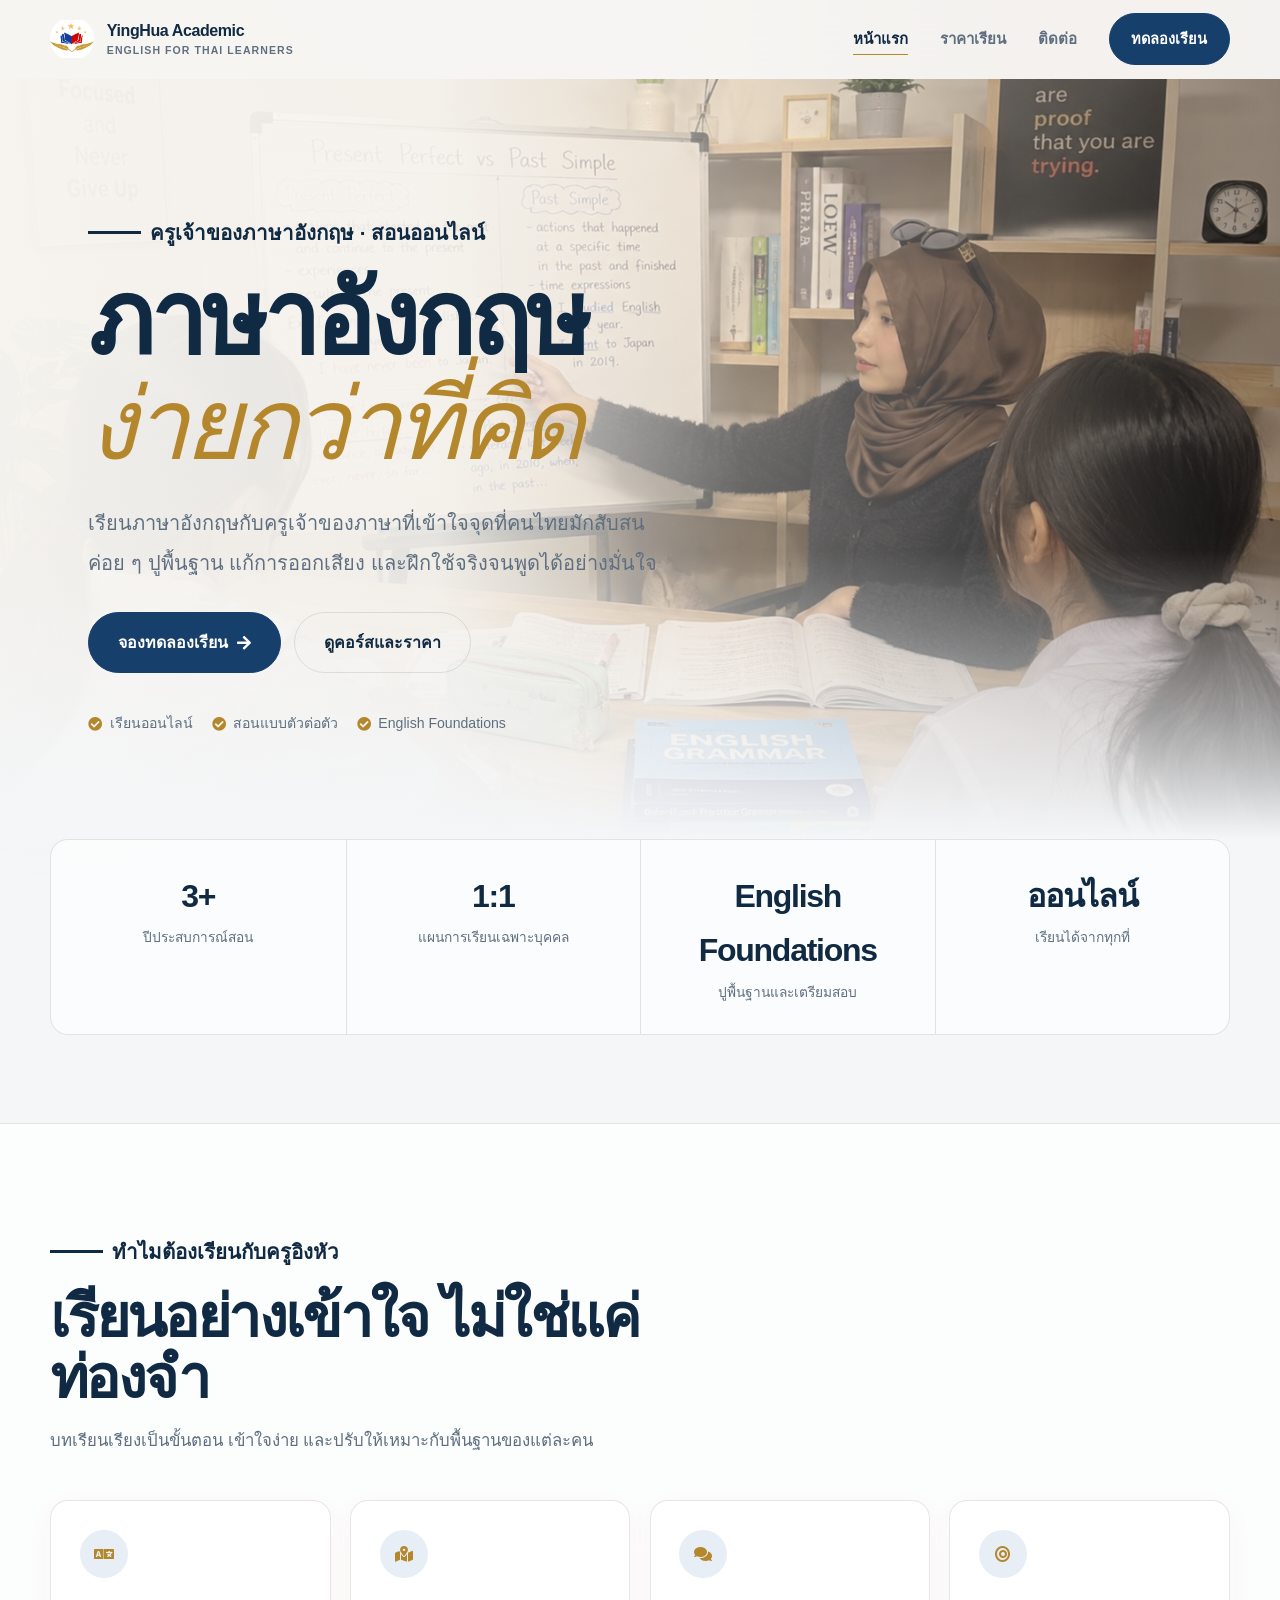
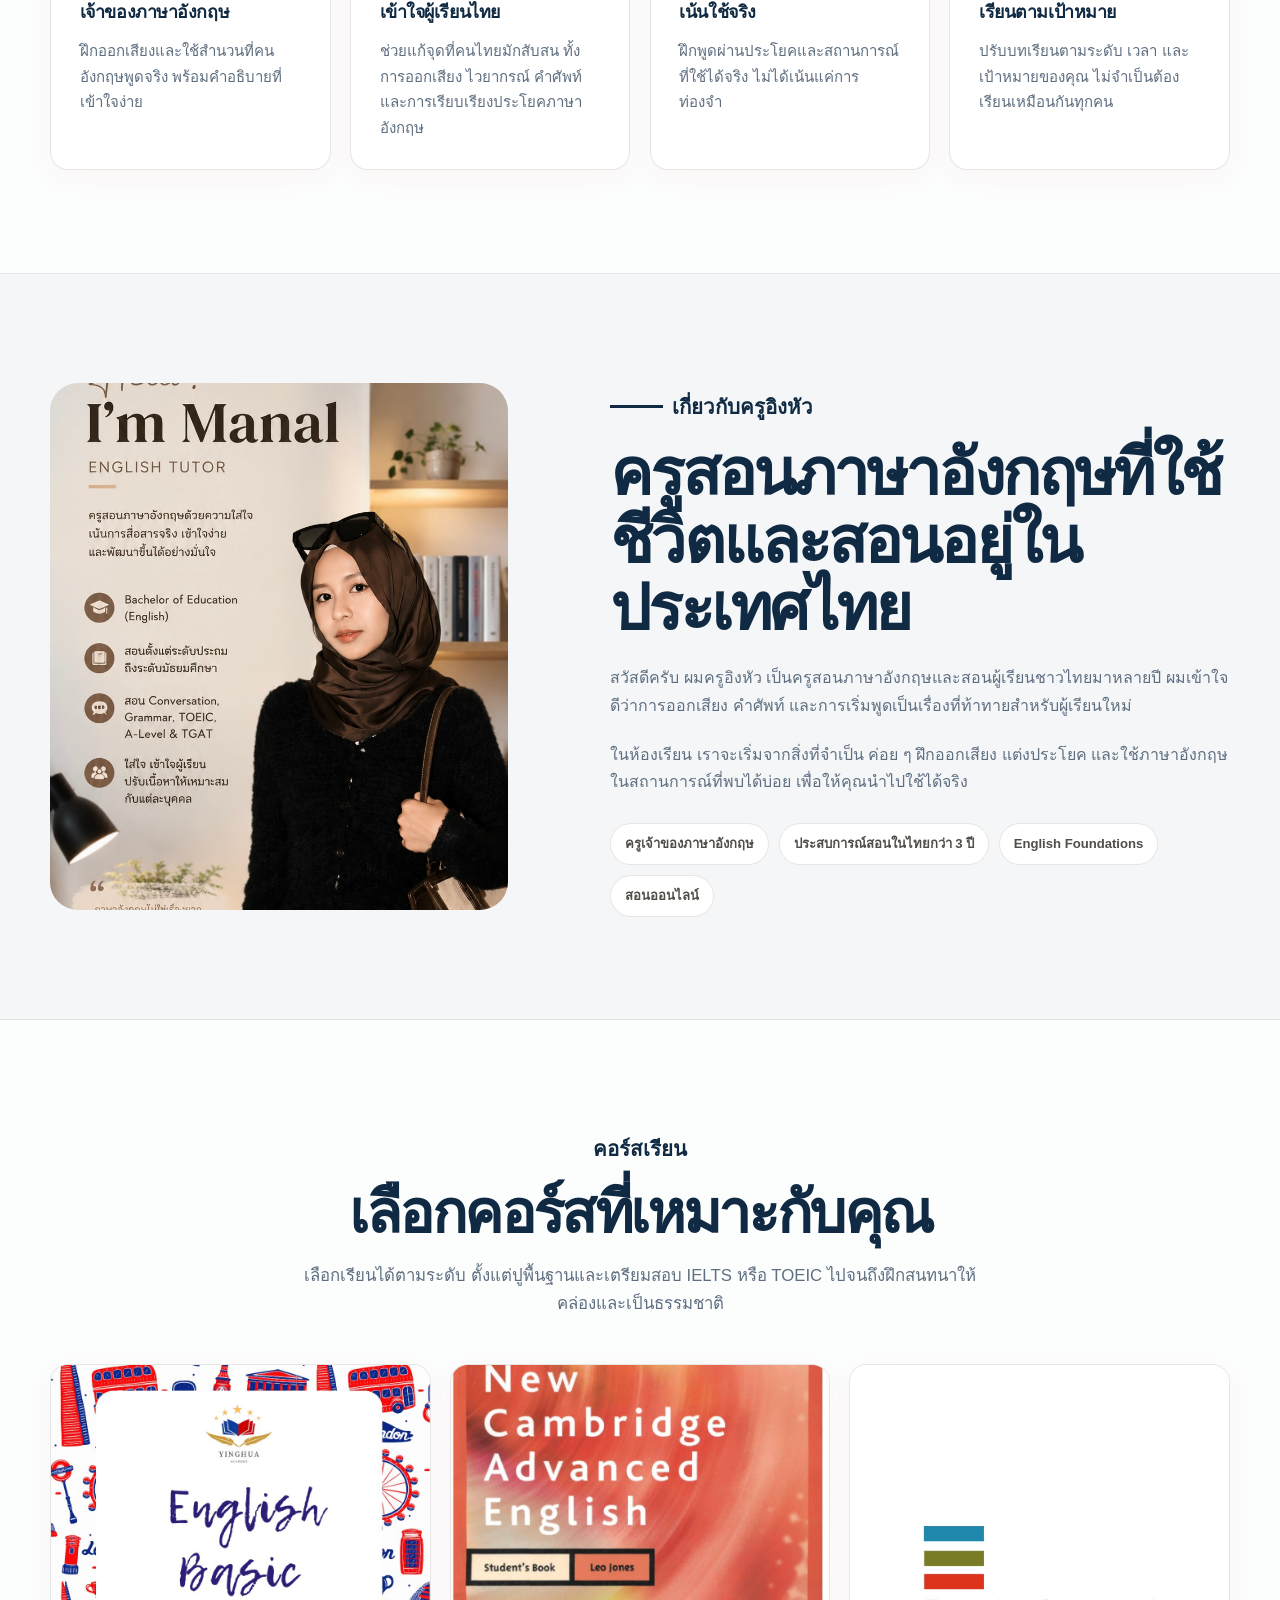
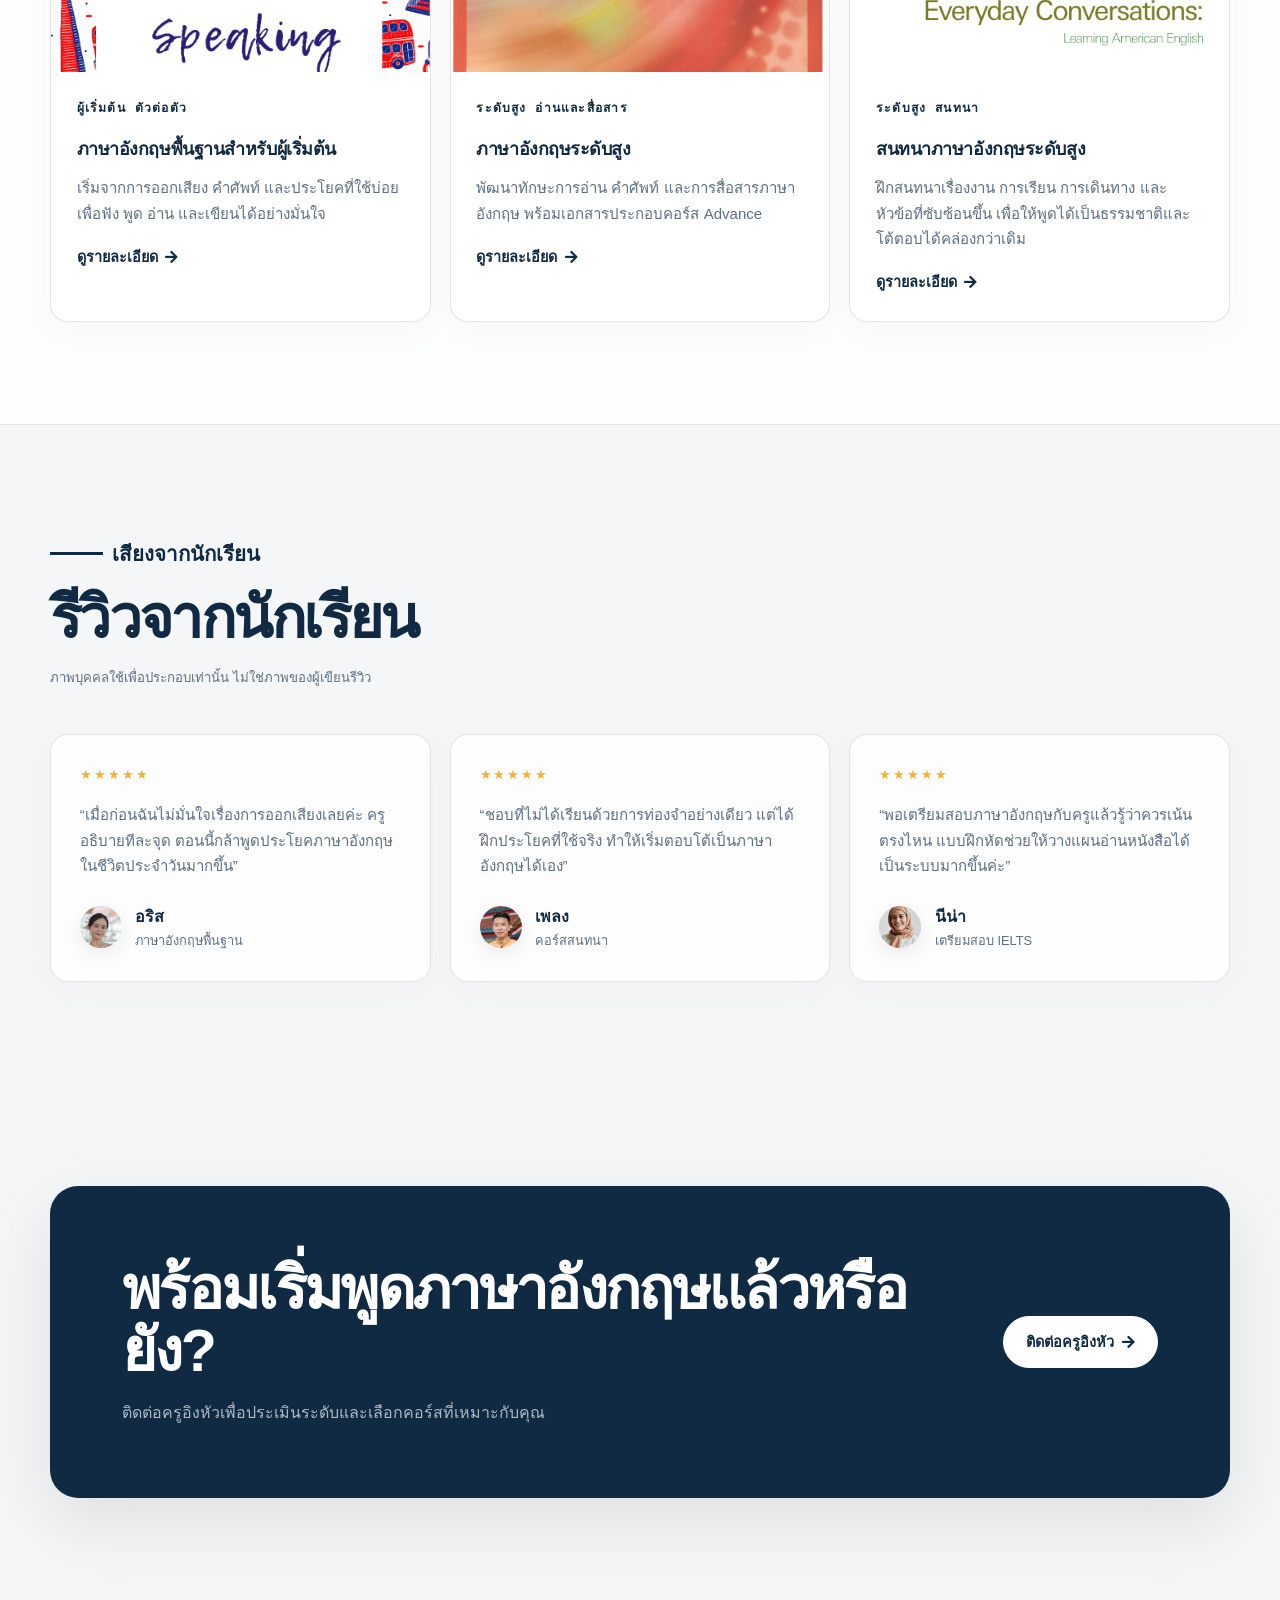
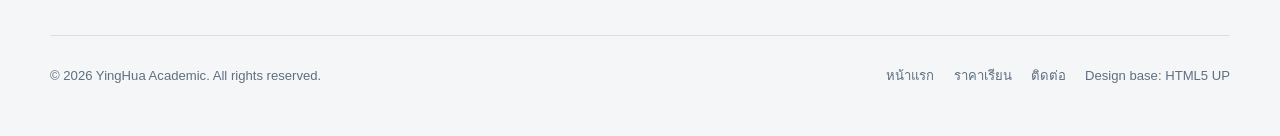
==== index.html @ ce19d109 "Add YingHua English website and course materials" ====
<!DOCTYPE HTML>
<!--
  Based on Editorial by HTML5 UP
  html5up.net | @ajlkn
  Free for personal and commercial use under the CCA 3.0 license (html5up.net/license)
-->
<html lang="th">
  <head>
    <title>YingHua Academic | เรียนภาษาอังกฤษกับเจ้าของภาษา</title>
    <meta charset="utf-8" />
    <meta name="viewport" content="width=device-width, initial-scale=1" />
    <meta name="description" content="เรียนภาษาอังกฤษออนไลน์กับครูอิงหัว เจ้าของภาษาอังกฤษที่เข้าใจผู้เรียนชาวไทย" />
    <link rel="stylesheet" href="assets/css/fontawesome-all.min.css" />
    <link rel="stylesheet" href="assets/css/custom.css" />
  </head>
  <body class="site-body">
    <header class="site-header">
      <div class="container navbar">
        <a class="brand" href="index.html" aria-label="YingHua Academic homepage">
          <img class="brand-logo" src="images/yinghua-academic-logo.png" alt="YingHua Academic logo" />
          <span>YingHua Academic<small>English for Thai learners</small></span>
        </a>

        <button class="nav-toggle" type="button" aria-label="เปิดเมนู" aria-expanded="false">
          <i class="fas fa-bars" aria-hidden="true"></i>
        </button>

        <ul class="nav-links">
          <li><a class="active" href="index.html">หน้าแรก</a></li>
          <li><a href="pricing.html">ราคาเรียน</a></li>
          <li><a href="contact.html">ติดต่อ</a></li>
          <li><a class="button" href="https://line.me/ti/p/~0652752501" target="_blank" rel="noopener">ทดลองเรียน</a></li>
        </ul>
      </div>
    </header>

    <main>
      <section class="hero">
        <div class="container hero-grid">
          <div class="hero-copy reveal">
            <p class="eyebrow">ครูเจ้าของภาษาอังกฤษ · สอนออนไลน์</p>
            <h1>ภาษาอังกฤษ<br /><em>ง่ายกว่าที่คิด</em></h1>
            <p class="lead">
              <span>เรียนภาษาอังกฤษกับครูเจ้าของภาษาที่เข้าใจจุดที่คนไทยมักสับสน</span>
              <span>ค่อย ๆ ปูพื้นฐาน แก้การออกเสียง และฝึกใช้จริงจนพูดได้อย่างมั่นใจ</span>
            </p>
            <div class="hero-actions">
              <a class="button" href="https://line.me/ti/p/~0652752501" target="_blank" rel="noopener">จองทดลองเรียน <i class="fas fa-arrow-right"></i></a>
              <a class="button secondary" href="pricing.html">ดูคอร์สและราคา</a>
            </div>
            <div class="hero-note">
              <span><i class="fas fa-check-circle"></i> เรียนออนไลน์</span>
              <span><i class="fas fa-check-circle"></i> สอนแบบตัวต่อตัว</span>
              <span><i class="fas fa-check-circle"></i> English Foundations</span>
            </div>
          </div>

        </div>
      </section>

      <section class="stats">
        <div class="container stats-grid reveal">
          <div class="stat"><strong>3+</strong><span>ปีประสบการณ์สอน</span></div>
          <div class="stat"><strong>1:1</strong><span>แผนการเรียนเฉพาะบุคคล</span></div>
          <div class="stat"><strong>English Foundations</strong><span>ปูพื้นฐานและเตรียมสอบ</span></div>
          <div class="stat"><strong>ออนไลน์</strong><span>เรียนได้จากทุกที่</span></div>
        </div>
      </section>

      <section class="site-section white">
        <div class="container">
          <div class="section-heading reveal">
            <p class="eyebrow">ทำไมต้องเรียนกับครูอิงหัว</p>
            <h2>เรียนอย่างเข้าใจ ไม่ใช่แค่ท่องจำ</h2>
            <p>บทเรียนเรียงเป็นขั้นตอน เข้าใจง่าย และปรับให้เหมาะกับพื้นฐานของแต่ละคน</p>
          </div>

          <div class="feature-grid">
            <article class="feature-card reveal">
              <span class="icon-badge"><i class="fas fa-language"></i></span>
              <h3>เจ้าของภาษาอังกฤษ</h3>
              <p>ฝึกออกเสียงและใช้สำนวนที่คนอังกฤษพูดจริง พร้อมคำอธิบายที่เข้าใจง่าย</p>
            </article>
            <article class="feature-card reveal">
              <span class="icon-badge"><i class="fas fa-map-marked-alt"></i></span>
              <h3>เข้าใจผู้เรียนไทย</h3>
              <p>ช่วยแก้จุดที่คนไทยมักสับสน ทั้งการออกเสียง ไวยากรณ์ คำศัพท์ และการเรียบเรียงประโยคภาษาอังกฤษ</p>
            </article>
            <article class="feature-card reveal">
              <span class="icon-badge"><i class="fas fa-comments"></i></span>
              <h3>เน้นใช้จริง</h3>
              <p>ฝึกพูดผ่านประโยคและสถานการณ์ที่ใช้ได้จริง ไม่ได้เน้นแค่การท่องจำ</p>
            </article>
            <article class="feature-card reveal">
              <span class="icon-badge"><i class="fas fa-bullseye"></i></span>
              <h3>เรียนตามเป้าหมาย</h3>
              <p>ปรับบทเรียนตามระดับ เวลา และเป้าหมายของคุณ ไม่จำเป็นต้องเรียนเหมือนกันทุกคน</p>
            </article>
          </div>
        </div>
      </section>

      <section class="site-section">
        <div class="container about-grid">
          <div class="about-image reveal">
            <img src="images/manal-tutor-profile.jpg" alt="Portrait of Manal, English tutor" />
          </div>
          <div class="about-copy reveal">
            <p class="eyebrow">เกี่ยวกับครูอิงหัว</p>
            <h2>ครูสอนภาษาอังกฤษที่ใช้ชีวิตและสอนอยู่ในประเทศไทย</h2>
            <p>
              สวัสดีครับ ผมครูอิงหัว เป็นครูสอนภาษาอังกฤษและสอนผู้เรียนชาวไทยมาหลายปี
              ผมเข้าใจดีว่าการออกเสียง คำศัพท์ และการเริ่มพูดเป็นเรื่องที่ท้าทายสำหรับผู้เรียนใหม่
            </p>
            <p>
              ในห้องเรียน เราจะเริ่มจากสิ่งที่จำเป็น ค่อย ๆ ฝึกออกเสียง แต่งประโยค
              และใช้ภาษาอังกฤษในสถานการณ์ที่พบได้บ่อย เพื่อให้คุณนำไปใช้ได้จริง
            </p>
            <ul class="credentials">
              <li>ครูเจ้าของภาษาอังกฤษ</li>
              <li>ประสบการณ์สอนในไทยกว่า 3 ปี</li>
              <li>English Foundations</li>
              <li>สอนออนไลน์</li>
            </ul>
          </div>
        </div>
      </section>

      <section id="courses" class="site-section white">
        <div class="container">
          <div class="section-heading centered reveal">
            <p class="eyebrow">คอร์สเรียน</p>
            <h2>เลือกคอร์สที่เหมาะกับคุณ</h2>
            <p>เลือกเรียนได้ตามระดับ ตั้งแต่ปูพื้นฐานและเตรียมสอบ IELTS หรือ TOEIC ไปจนถึงฝึกสนทนาให้คล่องและเป็นธรรมชาติ</p>
          </div>

          <div class="course-grid">
            <article class="course-card reveal">
              <div class="course-image textbook-cover"><img src="images/book-basic.jpg" alt="English Basic Speaking — Basic course textbook cover" width="928" height="1200" loading="lazy" decoding="async" /></div>
              <div class="course-body">
                <div class="course-meta"><span>ผู้เริ่มต้น</span><span>ตัวต่อตัว</span></div>
                <h3>ภาษาอังกฤษพื้นฐานสำหรับผู้เริ่มต้น</h3>
                <p>เริ่มจากการออกเสียง คำศัพท์ และประโยคที่ใช้บ่อย เพื่อฟัง พูด อ่าน และเขียนได้อย่างมั่นใจ</p>
                <a class="text-link" href="resources-basic.html">ดูรายละเอียด <i class="fas fa-arrow-right"></i></a>
              </div>
            </article>

            <article class="course-card reveal">
              <div class="course-image textbook-cover"><img src="images/book-advance.jpg" alt="New Cambridge Advanced English — Advance course textbook cover" width="849" height="1200" loading="lazy" decoding="async" /></div>
              <div class="course-body">
                <div class="course-meta"><span>ระดับสูง</span><span>อ่านและสื่อสาร</span></div>
                <h3>ภาษาอังกฤษระดับสูง</h3>
                <p>พัฒนาทักษะการอ่าน คำศัพท์ และการสื่อสารภาษาอังกฤษ พร้อมเอกสารประกอบคอร์ส Advance</p>
                <a class="text-link" href="resources-advance.html">ดูรายละเอียด <i class="fas fa-arrow-right"></i></a>
              </div>
            </article>

            <article class="course-card reveal">
              <div class="course-image textbook-cover"><img src="images/book-conversation.jpg" alt="Everyday Conversations: Learning American English — Conversation course textbook cover" width="1200" height="849" loading="lazy" decoding="async" /></div>
              <div class="course-body">
                <div class="course-meta"><span>ระดับสูง</span><span>สนทนา</span></div>
                <h3>สนทนาภาษาอังกฤษระดับสูง</h3>
                <p>ฝึกสนทนาเรื่องงาน การเรียน การเดินทาง และหัวข้อที่ซับซ้อนขึ้น เพื่อให้พูดได้เป็นธรรมชาติและโต้ตอบได้คล่องกว่าเดิม</p>
                <a class="text-link" href="resources-conversation.html">ดูรายละเอียด <i class="fas fa-arrow-right"></i></a>
              </div>
            </article>
          </div>
        </div>
      </section>

      <section class="site-section">
        <div class="container">
          <div class="section-heading reveal">
            <p class="eyebrow">เสียงจากนักเรียน</p>
            <h2>รีวิวจากนักเรียน</h2>
            <p class="portrait-note">ภาพบุคคลใช้เพื่อประกอบเท่านั้น ไม่ใช่ภาพของผู้เขียนรีวิว</p>
          </div>

          <div class="testimonial-grid">
            <article class="testimonial-card reveal">
              <div class="stars">★★★★★</div>
              <p>“เมื่อก่อนฉันไม่มั่นใจเรื่องการออกเสียงเลยค่ะ ครูอธิบายทีละจุด ตอนนี้กล้าพูดประโยคภาษาอังกฤษในชีวิตประจำวันมากขึ้น”</p>
              <div class="student"><span class="student-avatar portrait-frame portrait-woman"><img src="images/review-portrait-woman.jpg" alt="ภาพบุคคลประกอบ ไม่ใช่ผู้เขียนรีวิว" width="600" height="900" loading="lazy" decoding="async" /></span><div><strong>อริส</strong><span>ภาษาอังกฤษพื้นฐาน</span></div></div>
            </article>
            <article class="testimonial-card reveal">
              <div class="stars">★★★★★</div>
              <p>“ชอบที่ไม่ได้เรียนด้วยการท่องจำอย่างเดียว แต่ได้ฝึกประโยคที่ใช้จริง ทำให้เริ่มตอบโต้เป็นภาษาอังกฤษได้เอง”</p>
              <div class="student"><span class="student-avatar portrait-frame portrait-man"><img src="images/review-portrait-man.jpg" alt="ภาพบุคคลประกอบ ไม่ใช่ผู้เขียนรีวิว" width="600" height="900" loading="lazy" decoding="async" /></span><div><strong>เพลง</strong><span>คอร์สสนทนา</span></div></div>
            </article>
            <article class="testimonial-card reveal">
              <div class="stars">★★★★★</div>
              <p>“พอเตรียมสอบภาษาอังกฤษกับครูแล้วรู้ว่าควรเน้นตรงไหน แบบฝึกหัดช่วยให้วางแผนอ่านหนังสือได้เป็นระบบมากขึ้นค่ะ”</p>
              <div class="student"><span class="student-avatar portrait-frame portrait-hijab"><img src="images/review-portrait-hijab.jpg" alt="ภาพหญิงสวมฮิญาบประกอบ ไม่ใช่ผู้เขียนรีวิว" width="600" height="900" loading="lazy" decoding="async" /></span><div><strong>นีน่า</strong><span>เตรียมสอบ IELTS</span></div></div>
            </article>
          </div>
        </div>
      </section>

      <section class="site-section">
        <div class="container cta-panel reveal">
          <div>
            <h2>พร้อมเริ่มพูดภาษาอังกฤษแล้วหรือยัง?</h2>
            <p>ติดต่อครูอิงหัวเพื่อประเมินระดับและเลือกคอร์สที่เหมาะกับคุณ</p>
          </div>
          <a class="button light" href="https://line.me/ti/p/~0652752501" target="_blank" rel="noopener">ติดต่อครูอิงหัว <i class="fas fa-arrow-right"></i></a>
        </div>
      </section>
    </main>

    <footer class="site-footer">
      <div class="container footer-grid">
        <span>© 2026 YingHua Academic. All rights reserved.</span>
        <div class="footer-links">
          <a href="index.html">หน้าแรก</a>
          <a href="pricing.html">ราคาเรียน</a>
          <a href="contact.html">ติดต่อ</a>
          <a href="https://html5up.net" target="_blank" rel="noopener">Design base: HTML5 UP</a>
        </div>
      </div>
    </footer>

    <script src="assets/js/site.js"></script>
  </body>
</html>
---- assets/css/custom.css ----
:root {
  --bg: #f4f6f8;
  --surface: #ffffff;
  --surface-soft: #e7eef5;
  --text: #102a43;
  --muted: #5f6f80;
  --accent: #b5872d;
  --accent-dark: #8a651e;
  --button-red: #173f6b;
  --button-red-dark: #102f52;
  --border: rgba(29, 29, 31, 0.11);
  --shadow: 0 24px 70px rgba(42, 34, 29, 0.10);
  --radius-lg: 28px;
  --radius-md: 18px;
  --max-width: 1180px;
}

* {
  box-sizing: border-box;
}

html {
  scroll-behavior: smooth;
}

body.site-body {
  margin: 0;
  min-width: 320px;
  background: var(--bg);
  color: var(--text);
  font-family: Inter, "Noto Sans Thai", "Noto Sans SC", -apple-system,
    BlinkMacSystemFont, "Segoe UI", sans-serif;
  font-size: 16px;
  line-height: 1.7;
  letter-spacing: 0;
}

body.site-body::before {
  content: "";
  position: fixed;
  inset: 0;
  z-index: -2;
  pointer-events: none;
  background:
    radial-gradient(circle at 86% 5%, rgba(168, 71, 61, 0.12), transparent 26rem),
    radial-gradient(circle at 5% 45%, rgba(196, 163, 116, 0.10), transparent 30rem);
}

.site-body a {
  color: inherit;
  text-decoration: none;
}

.site-body img {
  display: block;
  max-width: 100%;
}

.site-body button,
.site-body input,
.site-body textarea,
.site-body select {
  font: inherit;
}

.container {
  width: min(calc(100% - 40px), var(--max-width));
  margin-inline: auto;
}

.eyebrow {
  display: inline-flex;
  align-items: center;
  gap: 0.55rem;
  margin: 0 0 1rem;
  color: var(--text);
  font-size: 0.78rem;
  font-weight: 800;
  letter-spacing: 0.15em;
  text-transform: uppercase;
}

.eyebrow::before {
  content: "";
  width: 1.8rem;
  height: 1px;
  background: currentColor;
}

.hero-copy .eyebrow,
.section-heading .eyebrow,
.about-copy .eyebrow {
  position: relative;
  top: -0.35rem;
  margin-bottom: 0.9rem;
  color: var(--text);
  font-size: 1.28rem;
  font-weight: 900;
  letter-spacing: 0;
  line-height: 1.35;
}

.hero-copy .eyebrow::before,
.section-heading .eyebrow::before,
.about-copy .eyebrow::before {
  width: 3.3rem;
  height: 3px;
}

.section-heading {
  max-width: 710px;
  margin-bottom: 2.8rem;
}

.section-heading.centered {
  margin-inline: auto;
  text-align: center;
}

.section-heading.centered .eyebrow::before {
  display: none;
}

.section-heading h2,
.page-hero h1,
.hero-copy h1 {
  margin: 0;
  color: var(--text);
  font-weight: 650;
  letter-spacing: -0.045em;
  line-height: 1.06;
}

.section-heading h2 {
  font-size: clamp(2rem, 5vw, 3.65rem);
}

.section-heading p,
.page-hero p {
  margin: 1.1rem 0 0;
  color: var(--muted);
  font-size: 1.05rem;
}

.site-header {
  position: sticky;
  top: 0;
  z-index: 100;
  border-bottom: 1px solid transparent;
  background: rgba(247, 245, 241, 0.78);
  backdrop-filter: blur(18px);
  -webkit-backdrop-filter: blur(18px);
  transition: border-color 180ms ease, box-shadow 180ms ease;
}

.site-header.is-scrolled {
  border-bottom-color: var(--border);
  box-shadow: 0 12px 40px rgba(42, 34, 29, 0.05);
}

.navbar {
  display: flex;
  min-height: 78px;
  align-items: center;
  justify-content: space-between;
  gap: 2rem;
}

.brand {
  display: inline-flex;
  align-items: center;
  gap: 0.8rem;
  font-weight: 800;
  line-height: 1;
  letter-spacing: -0.025em;
}

.brand-mark {
  display: grid;
  width: 40px;
  height: 40px;
  place-items: center;
  border-radius: 50%;
  background: var(--text);
  color: #fff;
  font-family: Georgia, "Noto Serif SC", serif;
  font-size: 1.1rem;
}

.brand-logo {
  width: 44px;
  height: 44px;
  flex: 0 0 44px;
  object-fit: contain;
  border-radius: 50%;
}

.brand small {
  display: block;
  margin-top: 0.35rem;
  color: var(--muted);
  font-size: 0.66rem;
  font-weight: 650;
  letter-spacing: 0.1em;
  text-transform: uppercase;
}

.nav-links {
  display: flex;
  align-items: center;
  gap: 2rem;
  margin: 0;
  padding: 0;
  list-style: none;
}

.nav-links a:not(.button) {
  position: relative;
  color: var(--muted);
  font-size: 0.94rem;
  font-weight: 650;
}

.nav-links a:not(.button)::after {
  content: "";
  position: absolute;
  left: 0;
  right: 100%;
  bottom: -0.45rem;
  height: 1px;
  background: var(--accent);
  transition: right 180ms ease;
}

.nav-links a:not(.button):hover,
.nav-links a.active:not(.button) {
  color: var(--text);
}

.nav-links a:not(.button):hover::after,
.nav-links a.active:not(.button)::after {
  right: 0;
}

.nav-toggle {
  display: none;
  width: 44px;
  height: 44px;
  padding: 0;
  border: 1px solid var(--border);
  border-radius: 50%;
  background: var(--surface);
  color: var(--text);
  cursor: pointer;
}

.button {
  display: inline-flex;
  min-height: 50px;
  align-items: center;
  justify-content: center;
  gap: 0.55rem;
  padding: 0.8rem 1.35rem;
  border: 1px solid var(--button-red);
  border-radius: 999px;
  background: var(--button-red);
  color: #fff !important;
  font-size: 0.91rem;
  font-weight: 750;
  letter-spacing: 0;
  box-shadow: none;
  transition: transform 180ms ease, background 180ms ease, border-color 180ms ease;
}

.button:hover {
  transform: translateY(-2px);
  border-color: var(--button-red-dark);
  background: var(--button-red-dark);
}

.button.secondary {
  border-color: var(--border);
  background: transparent;
  color: var(--text) !important;
}

.button.secondary:hover {
  border-color: var(--text);
  background: var(--surface);
}

.button.light {
  border-color: #fff;
  background: #fff;
  color: var(--text) !important;
}

.hero {
  position: relative;
  isolation: isolate;
  min-height: min(760px, calc(100svh - 78px));
  display: flex;
  align-items: center;
  overflow: hidden;
  padding: clamp(5.2rem, 10vw, 8.4rem) 0 clamp(4rem, 7vw, 6rem);
  background:
    linear-gradient(
      90deg,
      rgba(247, 245, 241, 0.98) 0%,
      rgba(247, 245, 241, 0.92) 34%,
      rgba(247, 245, 241, 0.42) 58%,
      rgba(29, 29, 31, 0.42) 100%
    ),
    url("../../images/english-classroom-hero.png") center / cover no-repeat;
  background-color: var(--bg);
}

.hero::after {
  content: "";
  position: absolute;
  inset: auto 0 0;
  z-index: -1;
  height: 38%;
  background: linear-gradient(to top, var(--bg), rgba(247, 245, 241, 0));
  pointer-events: none;
}

.hero-grid {
  display: grid;
  grid-template-columns: minmax(0, 0.63fr) minmax(240px, 0.37fr);
  align-items: center;
  gap: clamp(2rem, 6vw, 5rem);
}

.hero-copy {
  max-width: 720px;
  margin-left: clamp(1rem, 3vw, 3rem);
}

.hero-copy h1 {
  max-width: 760px;
  font-size: clamp(3.2rem, 7.8vw, 7.2rem);
}

.hero-copy h1 em {
  color: var(--accent);
  font-family: Georgia, "Noto Serif SC", serif;
  font-weight: 500;
}

.hero-copy .lead {
  max-width: 630px;
  margin: 1.7rem 0 0;
  color: var(--muted);
  font-size: clamp(1.05rem, 2vw, 1.25rem);
}

.hero-copy .lead span {
  display: block;
}

.hero-copy .lead span + span {
  margin-top: 0.35rem;
}

.hero-actions {
  display: flex;
  flex-wrap: wrap;
  gap: 0.85rem;
  margin-top: 2rem;
}

.hero-actions .button {
  min-height: 58px;
  padding: 1rem 1.8rem;
  font-size: 1rem;
}

.hero-note {
  display: flex;
  flex-wrap: wrap;
  gap: 1.2rem;
  margin-top: 2.4rem;
  color: var(--muted);
  font-size: 0.88rem;
}

.hero-note span {
  display: inline-flex;
  align-items: center;
  gap: 0.45rem;
}

.hero-note i {
  color: var(--accent);
}

.stats {
  padding: 0 0 5.5rem;
}

.stats-grid {
  display: grid;
  grid-template-columns: repeat(4, 1fr);
  overflow: hidden;
  border: 1px solid var(--border);
  border-radius: var(--radius-md);
  background: rgba(255, 255, 255, 0.66);
}

.stat {
  padding: 1.8rem;
  text-align: center;
}

.stat + .stat {
  border-left: 1px solid var(--border);
}

.stat strong {
  display: block;
  color: var(--text);
  font-size: clamp(1.4rem, 3vw, 2rem);
  letter-spacing: -0.04em;
}

.stat span {
  color: var(--muted);
  font-size: 0.86rem;
}

.site-section {
  padding: clamp(4.8rem, 8vw, 7.5rem) 0;
}

.site-section.white {
  border-block: 1px solid var(--border);
  background: rgba(255, 255, 255, 0.72);
}

.feature-grid,
.course-grid,
.testimonial-grid,
.pricing-grid {
  display: grid;
  grid-template-columns: repeat(3, 1fr);
  gap: 1.2rem;
}

.feature-grid {
  grid-template-columns: repeat(4, 1fr);
}

.feature-card,
.course-card,
.testimonial-card,
.pricing-card,
.contact-card,
.form-card {
  border: 1px solid var(--border);
  border-radius: var(--radius-md);
  background: rgba(255, 255, 255, 0.78);
  box-shadow: 0 8px 30px rgba(224, 16, 16, 0.035);
}

.feature-card {
  padding: 1.8rem;
  transition: transform 180ms ease, box-shadow 180ms ease, border-color 180ms ease;
}

.feature-card:hover {
  transform: translateY(-5px);
  border-color: rgba(213, 58, 41, 0.34);
  box-shadow: 0 20px 50px rgba(154, 91, 52, 0.08);
}

.icon-badge {
  display: grid;
  width: 48px;
  height: 48px;
  margin-bottom: 1.2rem;
  place-items: center;
  border-radius: 50%;
  background: var(--surface-soft);
  color: var(--accent);
}

.feature-card h3,
.course-card h3,
.pricing-card h3 {
  margin: 0 0 0.65rem;
  font-size: 1.12rem;
  letter-spacing: -0.025em;
}

.feature-card p,
.course-card p,
.testimonial-card p,
.pricing-card p {
  margin: 0;
  color: var(--muted);
  font-size: 0.94rem;
}

.about-grid {
  display: grid;
  grid-template-columns: minmax(300px, 0.85fr) minmax(0, 1.15fr);
  align-items: center;
  gap: clamp(3rem, 8vw, 7rem);
}

.about-image {
  overflow: hidden;
  aspect-ratio: 4 / 4.6;
  border-radius: var(--radius-lg);
  background: var(--surface-soft);
}

.about-image img {
  width: 100%;
  height: 100%;
  object-fit: cover;
  object-position: center 38%;
}

.about-copy h2 {
  margin: 0;
  font-size: clamp(2.2rem, 5vw, 4.2rem);
  letter-spacing: -0.045em;
  line-height: 1.05;
}

.about-copy > p {
  margin: 1.4rem 0 0;
  color: var(--muted);
}

.credentials {
  display: flex;
  flex-wrap: wrap;
  gap: 0.65rem;
  margin: 1.7rem 0 0;
  padding: 0;
  list-style: none;
}

.credentials li {
  padding: 0.55rem 0.85rem;
  border: 1px solid var(--border);
  border-radius: 999px;
  background: var(--surface);
  color: #514d48;
  font-size: 0.82rem;
  font-weight: 650;
}

.course-card {
  overflow: hidden;
}

.course-card .course-image {
  display: grid;
  place-items: center;
  overflow: hidden;
  aspect-ratio: 16 / 10;
  padding: 0.9rem;
  background: linear-gradient(135deg, #fbf7ef, #eee3d5);
}

.course-card .course-image img {
  width: 100%;
  height: 100%;
  object-fit: contain;
  transition: transform 400ms ease;
}

.course-card .course-image.book-photo img {
  object-fit: contain;
}

.course-card .course-image.course-cover {
  padding: 1.2rem;
  background: linear-gradient(135deg, #173f6b, #2c628f);
  color: #fff;
  font-size: 1.1rem;
  font-weight: 700;
  letter-spacing: 0.16em;
  line-height: 1.35;
  text-align: center;
}

.course-card .course-image.course-cover strong {
  color: #f0ca78;
  font-size: 1.35rem;
}

.course-card:hover .course-image img {
  transform: scale(1.035);
}

.course-card .course-body {
  padding: 1.6rem;
}

.course-meta {
  display: flex;
  flex-wrap: wrap;
  gap: 0.55rem;
  margin-bottom: 1rem;
  color: var(--text);
  font-size: 0.76rem;
  font-weight: 800;
  letter-spacing: 0.1em;
  text-transform: uppercase;
}

.text-link {
  display: inline-flex;
  align-items: center;
  gap: 0.45rem;
  margin-top: 1.15rem;
  color: var(--text);
  font-size: 0.9rem;
  font-weight: 750;
}

.text-link:hover {
  color: var(--accent);
}

.testimonial-card {
  padding: 1.8rem;
}

.stars {
  margin-bottom: 1rem;
  color: #f2b233;
  font-size: 0.82rem;
  letter-spacing: 0.15em;
}

.student {
  display: flex;
  align-items: center;
  gap: 0.85rem;
  margin-top: 1.5rem;
}

.student-avatar {
  display: block;
  flex: 0 0 42px;
  width: 42px;
  height: 42px;
  border-radius: 50%;
  background: var(--surface-soft);
  object-fit: cover;
  box-shadow: 0 6px 18px rgba(42, 34, 29, 0.08);
}

.student strong,
.student span {
  display: block;
}

.student span {
  color: var(--muted);
  font-size: 0.8rem;
}

.cta-panel {
  display: grid;
  grid-template-columns: minmax(0, 1fr) auto;
  align-items: center;
  gap: 2rem;
  overflow: hidden;
  padding: clamp(2.4rem, 6vw, 4.5rem);
  border-radius: var(--radius-lg);
  background: var(--text);
  color: #fff;
  box-shadow: var(--shadow);
}

.cta-panel h2 {
  margin: 0;
  color: #fff;
  font-size: clamp(2rem, 5vw, 3.7rem);
  letter-spacing: -0.045em;
  line-height: 1.05;
}

.cta-panel p {
  max-width: 620px;
  margin: 1rem 0 0;
  color: rgba(255, 255, 255, 0.67);
}

.site-footer {
  padding: 2.2rem 0 3rem;
}

.footer-grid {
  display: flex;
  align-items: center;
  justify-content: space-between;
  gap: 2rem;
  padding-top: 1.8rem;
  border-top: 1px solid var(--border);
  color: var(--muted);
  font-size: 0.82rem;
}

.footer-links {
  display: flex;
  flex-wrap: wrap;
  gap: 1.2rem;
}

.footer-links a:hover {
  color: var(--accent);
}

.page-hero {
  padding: clamp(5rem, 10vw, 8.5rem) 0 4rem;
  text-align: center;
}

.page-hero h1 {
  font-size: clamp(3rem, 8vw, 6.4rem);
}

.page-hero p {
  max-width: 650px;
  margin-inline: auto;
}

.pricing-grid {
  align-items: stretch;
}

.pricing-card {
  position: relative;
  display: flex;
  flex-direction: column;
  padding: 2rem;
}

.pricing-card.featured {
  border-color: var(--button-red);
  background: var(--button-red);
  color: #fff;
  transform: translateY(-12px);
  box-shadow: var(--shadow);
}

.pricing-card.featured h3,
.pricing-card.featured .price,
.pricing-card.featured .pricing-list,
.pricing-card.featured p {
  color: #fff;
}

.pricing-card.featured p,
.pricing-card.featured .pricing-list li {
  color: rgba(255, 255, 255, 0.72);
}

.pricing-card.featured .price small {
  color: rgba(255, 255, 255, 0.78);
}

.pricing-card.featured .badge {
  background: #fff;
  color: var(--accent-dark);
}

.badge {
  position: absolute;
  top: 1rem;
  right: 1rem;
  padding: 0.4rem 0.7rem;
  border-radius: 999px;
  background: var(--accent);
  color: #fff;
  font-size: 0.7rem;
  font-weight: 800;
  letter-spacing: 0.08em;
  text-transform: uppercase;
}

.price {
  margin: 1.35rem 0;
  color: var(--text);
  font-size: clamp(2.5rem, 5vw, 3.8rem);
  font-weight: 750;
  letter-spacing: -0.055em;
  line-height: 1;
}

.price small {
  color: var(--muted);
  font-size: 0.78rem;
  font-weight: 600;
  letter-spacing: 0;
}

.pricing-list {
  display: grid;
  gap: 0.85rem;
  margin: 1.7rem 0 2rem;
  padding: 0;
  color: var(--muted);
  list-style: none;
}

.pricing-list li {
  display: flex;
  gap: 0.7rem;
  align-items: flex-start;
}

.pricing-list i {
  margin-top: 0.35rem;
  color: var(--accent);
}

.pricing-card .button {
  margin-top: auto;
}

.simple-note {
  max-width: 840px;
  margin: 3rem auto 0;
  padding: 1.5rem;
  border: 1px solid var(--border);
  border-radius: var(--radius-md);
  color: var(--muted);
  text-align: center;
  background: rgba(255, 255, 255, 0.5);
}

.contact-layout {
  display: grid;
  grid-template-columns: 0.82fr 1.18fr;
  align-items: stretch;
  gap: 1.4rem;
}

.contact-card,
.form-card {
  padding: clamp(1.6rem, 4vw, 2.4rem);
}

.contact-card {
  display: flex;
  flex-direction: column;
}

.contact-card h2,
.form-card h2 {
  margin: 0 0 0.8rem;
  font-size: 1.6rem;
  letter-spacing: -0.03em;
}

.contact-card > p,
.form-card > p {
  margin: 0 0 1.6rem;
  color: var(--muted);
}

.contact-list {
  display: grid;
  gap: 0.8rem;
  margin: 0;
  padding: 0;
  list-style: none;
}

.contact-list a,
.contact-list span {
  display: flex;
  align-items: center;
  gap: 0.8rem;
  padding: 0.9rem 0;
  border-bottom: 1px solid var(--border);
}

.contact-list i {
  width: 1.1rem;
  color: var(--accent);
  text-align: center;
}

.social-buttons {
  display: flex;
  flex-wrap: wrap;
  gap: 0.65rem;
  margin-top: auto;
  padding-top: 1.7rem;
}

.social-circle {
  display: grid;
  width: 44px;
  height: 44px;
  place-items: center;
  border: 1px solid var(--border);
  border-radius: 50%;
  background: var(--surface);
}

.social-circle:hover {
  border-color: var(--accent);
  color: var(--accent);
}

.wechat-page {
  display: grid;
  min-height: 100vh;
  place-items: center;
  padding: 1.5rem;
}

.wechat-card {
  width: min(100%, 25rem);
  padding: clamp(1.5rem, 5vw, 2.25rem);
  background: var(--surface);
  border: 1px solid var(--border);
  border-radius: 8px;
  box-shadow: var(--shadow);
}

.wechat-profile {
  display: flex;
  align-items: center;
  gap: 0.9rem;
  margin-bottom: 1.7rem;
}

.wechat-profile img {
  display: block;
  flex: 0 0 4rem;
  width: 4rem;
  height: 4rem;
  border-radius: 8px;
  object-fit: cover;
}

.wechat-profile h1 {
  margin: 0;
  color: var(--text);
  font-size: 1.35rem;
  font-weight: 800;
}

.wechat-profile p,
.wechat-caption {
  margin: 0.2rem 0 0;
  color: var(--muted);
}

.wechat-qr {
  display: block;
  width: min(100%, 19rem);
  height: auto;
  margin: 0 auto;
}

.wechat-caption {
  margin-top: 1.3rem;
  text-align: center;
}

.wechat-back {
  display: block;
  width: fit-content;
  margin: 1.35rem auto 0;
  color: var(--text);
  font-size: 0.9rem;
}

.wechat-back:hover {
  color: var(--accent);
}

.form-grid {
  display: grid;
  grid-template-columns: 1fr 1fr;
  gap: 1rem;
}

.form-field.full {
  grid-column: 1 / -1;
}

.form-field label {
  display: block;
  margin-bottom: 0.45rem;
  color: #4a4642;
  font-size: 0.82rem;
  font-weight: 700;
}

.site-body input,
.site-body textarea,
.site-body select {
  width: 100%;
  border: 1px solid var(--border);
  border-radius: 12px;
  outline: none;
  background: rgba(247, 245, 241, 0.72);
  color: var(--text);
  box-shadow: none;
  transition: border-color 180ms ease, box-shadow 180ms ease;
}

.site-body input,
.site-body select {
  height: 52px;
  padding: 0 0.95rem;
}

.site-body textarea {
  min-height: 150px;
  padding: 0.85rem 0.95rem;
  resize: vertical;
}

.site-body input:focus,
.site-body textarea:focus,
.site-body select:focus {
  border-color: var(--accent);
  box-shadow: 0 0 0 4px rgba(168, 71, 61, 0.10);
}

.form-actions {
  display: flex;
  align-items: center;
  justify-content: space-between;
  gap: 1rem;
  margin-top: 1.2rem;
}

.form-hint {
  color: var(--muted);
  font-size: 0.78rem;
}

.reveal {
  opacity: 0;
  transform: translateY(18px);
  transition: opacity 650ms ease, transform 650ms ease;
}

.reveal.is-visible {
  opacity: 1;
  transform: none;
}

@media (max-width: 980px) {
  .hero-grid {
    grid-template-columns: minmax(0, 0.72fr) minmax(180px, 0.28fr);
  }

  .about-grid,
  .contact-layout {
    grid-template-columns: 1fr;
  }

  .hero-copy {
    max-width: 600px;
  }

  .feature-grid,
  .course-grid,
  .testimonial-grid,
  .pricing-grid {
    grid-template-columns: repeat(2, 1fr);
  }

  .feature-grid .feature-card:last-child,
  .pricing-grid .pricing-card:last-child {
    grid-column: span 2;
  }

  .pricing-card.featured {
    transform: none;
  }
}

@media (max-width: 760px) {
  .container {
    width: min(calc(100% - 28px), var(--max-width));
  }

  .navbar {
    min-height: 70px;
  }

  .nav-toggle {
    display: grid;
    place-items: center;
  }

  .nav-links {
    position: absolute;
    top: calc(100% + 1px);
    left: 14px;
    right: 14px;
    display: none;
    align-items: stretch;
    gap: 0;
    padding: 0.65rem;
    border: 1px solid var(--border);
    border-radius: 18px;
    background: rgba(255, 255, 255, 0.97);
    box-shadow: var(--shadow);
  }

  .nav-links.is-open {
    display: grid;
  }

  .nav-links li a {
    display: flex;
    width: 100%;
    min-height: 48px;
    align-items: center;
    padding: 0 0.8rem;
  }

  .nav-links .button {
    margin-top: 0.35rem;
  }

  .hero {
    padding-top: 3.5rem;
  }

  .hero-copy h1 {
    font-size: clamp(2.85rem, 15vw, 4.65rem);
  }

  .hero-grid {
    gap: 3rem;
  }

  .stats-grid,
  .feature-grid,
  .course-grid,
  .testimonial-grid,
  .pricing-grid,
  .form-grid {
    grid-template-columns: 1fr;
  }

  .stat:nth-child(odd) {
    border-left: 0;
  }

  .stat + .stat {
    border-left: 0;
    border-top: 1px solid var(--border);
  }

  .feature-grid .feature-card:last-child,
  .pricing-grid .pricing-card:last-child,
  .form-field.full {
    grid-column: auto;
  }

  .cta-panel {
    grid-template-columns: 1fr;
  }

  .footer-grid,
  .form-actions {
    align-items: flex-start;
    flex-direction: column;
  }
}

@media (prefers-reduced-motion: reduce) {
  html {
    scroll-behavior: auto;
  }

  *,
  *::before,
  *::after {
    animation-duration: 0.01ms !important;
    animation-iteration-count: 1 !important;
    transition-duration: 0.01ms !important;
  }
}
@media (max-width: 760px) {
  html,
  body.site-body {
    max-width: 100%;
    overflow-x: hidden;
  }

  .container {
    width: min(calc(100% - 32px), var(--max-width));
  }

  .brand {
    min-width: 0;
  }

  .brand small {
    max-width: 180px;
    white-space: normal;
  }

  .hero {
    min-height: 0;
    align-items: flex-start;
    padding: 2rem 0 2.5rem;
    background:
      linear-gradient(
        90deg,
        rgba(247, 245, 241, 0.98) 0%,
        rgba(247, 245, 241, 0.95) 52%,
        rgba(247, 245, 241, 0.50) 80%,
        rgba(29, 29, 31, 0.16) 100%
      ),
      linear-gradient(
        to top,
        rgba(247, 245, 241, 0.96) 0%,
        rgba(247, 245, 241, 0.42) 28%,
        rgba(247, 245, 241, 0.06) 66%
      ),
      url("../../images/english-classroom-hero.png") 64% center / cover no-repeat;
  }

  .hero-grid {
    grid-template-columns: 1fr;
    gap: 0;
  }

  .hero-copy {
    max-width: 100%;
    margin-left: 0;
  }

  .hero-copy h1 {
    font-size: clamp(2.45rem, 12vw, 3.55rem);
    letter-spacing: -0.025em;
  }

  .hero-copy .lead {
    margin-top: 1.2rem;
    font-size: 1rem;
    line-height: 1.62;
  }

  .hero-actions {
    display: grid;
    grid-template-columns: 1fr;
    gap: 0.75rem;
    margin-top: 1.5rem;
  }

  .hero-actions .button {
    width: 100%;
    min-height: 50px;
    padding: 0.8rem 1.2rem;
    font-size: 0.92rem;
  }

  .hero-note {
    display: none;
  }

  .stats {
    padding-bottom: 3rem;
  }

  .stats-grid {
    grid-template-columns: repeat(2, minmax(0, 1fr));
    gap: 0.75rem;
    overflow: visible;
    border: 0;
    background: transparent;
  }

  .stat,
  .stat + .stat,
  .stat:nth-child(odd) {
    padding: 1.1rem 0.8rem;
    border: 1px solid var(--border);
    border-radius: 16px;
    background: rgba(255, 255, 255, 0.72);
  }

  .stat strong {
    font-size: 1.35rem;
  }

  .stat span {
    font-size: 0.78rem;
    line-height: 1.35;
  }

  .site-section {
    padding: 3.6rem 0;
  }

  .section-heading {
    margin-bottom: 1.8rem;
  }

  .section-heading h2,
  .about-copy h2,
  .cta-panel h2,
  .page-hero h1 {
    font-size: clamp(2rem, 9vw, 2.75rem);
    letter-spacing: -0.025em;
  }

  .feature-card,
  .testimonial-card {
    padding: 1.35rem;
  }

  .about-grid {
    gap: 1.8rem;
  }

  .about-image {
    aspect-ratio: 4 / 3.4;
    border-radius: 22px;
  }

  .course-grid,
  .testimonial-grid,
  .pricing-grid,
  .contact-layout,
  .form-grid {
    gap: 1rem;
  }

  .course-card .course-image {
    aspect-ratio: 4 / 3;
    padding: 0.75rem;
  }

  .course-card .course-body,
  .pricing-card,
  .contact-card,
  .form-card {
    padding: 1.35rem;
  }

  .price {
    font-size: clamp(2.25rem, 12vw, 3rem);
  }

  .cta-panel {
    padding: 1.6rem;
    border-radius: 22px;
  }

  .cta-panel .button,
  .form-actions .button {
    width: 100%;
  }

  .page-hero {
    padding: 3.8rem 0 2.5rem;
  }

  .footer-grid {
    gap: 1.1rem;
  }
}

@media (max-width: 560px) {
  .hero {
    min-height: 0;
    display: flex;
    align-items: flex-start;
    padding: 1.25rem 0 0.8rem;
    background:
      linear-gradient(
        90deg,
        rgba(247, 245, 241, 0.91) 0%,
        rgba(247, 245, 241, 0.80) 48%,
        rgba(247, 245, 241, 0.42) 76%,
        rgba(29, 29, 31, 0.08) 100%
      ),
      linear-gradient(
        to top,
        rgba(247, 245, 241, 0.84) 0%,
        rgba(247, 245, 241, 0.22) 28%,
        rgba(247, 245, 241, 0.02) 66%
      ),
      url("../../images/english-classroom-hero.png") 64% center / cover no-repeat;
  }

  .hero::after {
    display: none;
  }

  .hero-copy .lead span + span {
    margin-top: 0.6rem;
  }

  .hero-actions {
    margin-top: 1.25rem;
  }
}

@media (max-width: 480px) {
  .container {
    width: min(calc(100% - 28px), var(--max-width));
  }

  .navbar {
    gap: 1rem;
  }

  .brand-mark {
    width: 36px;
    height: 36px;
  }

  .brand-logo {
    width: 38px;
    height: 38px;
    flex-basis: 38px;
  }

  .brand small {
    max-width: 145px;
    font-size: 0.58rem;
  }

  .hero {
    padding-top: 1.05rem;
    padding-bottom: 0.65rem;
    background:
      linear-gradient(
        90deg,
        rgba(247, 245, 241, 0.94) 0%,
        rgba(247, 245, 241, 0.84) 50%,
        rgba(247, 245, 241, 0.46) 78%,
        rgba(29, 29, 31, 0.08) 100%
      ),
      linear-gradient(
        to top,
        rgba(247, 245, 241, 0.88) 0%,
        rgba(247, 245, 241, 0.20) 30%,
        rgba(247, 245, 241, 0.02) 70%
      ),
      url("../../images/english-classroom-hero.png") 64% center / cover no-repeat;
  }

  .hero-copy h1 {
    font-size: clamp(2.15rem, 10.8vw, 2.8rem);
  }

  .hero-copy .lead {
    max-width: 32rem;
    font-size: 0.94rem;
    line-height: 1.58;
  }

  .eyebrow {
    font-size: 0.68rem;
    letter-spacing: 0.08em;
  }

  .eyebrow::before {
    width: 1.1rem;
  }

  .button {
    min-height: 48px;
    padding-inline: 1rem;
  }

  .stats-grid {
    gap: 0.6rem;
  }

  .stat {
    padding: 0.95rem 0.65rem;
  }

  .stat strong {
    font-size: 1.2rem;
  }

  .stat span {
    font-size: 0.72rem;
  }

  .course-card .course-body,
  .pricing-card,
  .contact-card,
  .form-card,
  .feature-card,
  .testimonial-card {
    padding: 1.15rem;
  }
}

/* Course materials */
.resource-page-hero {
  padding-bottom: clamp(2.8rem, 6vw, 4.5rem);
}

.resource-page-section {
  padding-top: 0;
}

.course-resource-intro {
  display: grid;
  grid-template-columns: minmax(220px, 0.72fr) minmax(0, 1fr);
  align-items: center;
  gap: clamp(2rem, 6vw, 5rem);
  padding: clamp(1.2rem, 3vw, 2rem);
  border: 1px solid var(--border);
  border-radius: var(--radius-md);
  background: rgba(255, 255, 255, 0.74);
}

.course-resource-cover {
  display: grid;
  min-height: 240px;
  place-items: center;
  padding: 1rem;
  border-radius: 10px;
  background: var(--surface-soft);
}

.course-resource-cover img {
  width: 100%;
  height: 100%;
  max-height: 320px;
  object-fit: contain;
}

.course-resource-intro h2,
.resource-list-heading h2 {
  margin: 0;
  color: var(--text);
  font-size: clamp(1.7rem, 4vw, 2.7rem);
  letter-spacing: -0.035em;
  line-height: 1.15;
}

.course-resource-intro > div:last-child > p:not(.eyebrow) {
  max-width: 42rem;
  margin: 1rem 0 1.5rem;
  color: var(--muted);
}

.resource-list-wrap {
  margin-top: clamp(2.5rem, 6vw, 5rem);
}

.resource-list-heading {
  margin-bottom: 1.25rem;
}

.resource-list-heading p {
  margin: 0.45rem 0 0;
  color: var(--muted);
}

.resource-list {
  display: grid;
  gap: 0.8rem;
}

.resource-item {
  display: grid;
  grid-template-columns: auto minmax(0, 1fr) auto;
  align-items: center;
  gap: 1rem;
  padding: 1rem 1.15rem;
  border: 1px solid var(--border);
  border-radius: 10px;
  background: rgba(255, 255, 255, 0.78);
}

.resource-file-type {
  display: grid;
  width: 2.75rem;
  height: 2.75rem;
  place-items: center;
  border-radius: 8px;
  background: var(--surface-soft);
  color: var(--button-red);
  font-size: 1.1rem;
}

.resource-item h3,
.resource-item p {
  margin: 0;
}

.resource-item h3 {
  color: var(--text);
  font-size: 1rem;
  line-height: 1.35;
}

.resource-item p {
  margin-top: 0.25rem;
  color: var(--muted);
  font-size: 0.86rem;
  line-height: 1.4;
}

.site-body .resource-open {
  display: inline-flex;
  min-height: 42px;
  align-items: center;
  justify-content: center;
  gap: 0.45rem;
  padding: 0.65rem 0.85rem;
  border-radius: 8px;
  background: var(--button-red);
  color: #fff;
  font-size: 0.84rem;
  font-weight: 750;
  white-space: nowrap;
}

.site-body .resource-open:hover {
  background: var(--button-red-dark);
}

/* Keep dark action buttons readable, including previously visited links. */
.site-body .resource-open:visited,
.site-body .resource-open:hover,
.site-body .resource-open:focus-visible,
.site-body .resource-open:active {
  color: #fff;
}

.site-body .resource-open:focus-visible {
  outline: 3px solid var(--button-red);
  outline-offset: 3px;
}

.resource-note {
  margin: 1.15rem 0 0;
  color: var(--muted);
  font-size: 0.82rem;
}

.resource-note i {
  color: var(--button-red);
}


.course-resource-cover { color: var(--text); text-align: center; font-size: 1.2rem; letter-spacing: 0.08em; }
.course-resource-cover strong { display: inline-block; margin-top: 0.6rem; font-size: clamp(1.4rem, 4vw, 2rem); letter-spacing: 0; }
.resource-item h3 { overflow-wrap: anywhere; }
#courses { scroll-margin-top: 6rem; }
@media screen and (max-width: 736px) {
  .course-resource-intro { grid-template-columns: 1fr; gap: 1.5rem; padding: 1.15rem; }
  .course-resource-cover { min-height: 160px; }
  .resource-item { grid-template-columns: auto minmax(0, 1fr); padding: 1rem; }
  .resource-open { grid-column: 1 / -1; width: 100%; }
}

/* Fill each cover frame; keep the title area in view when cropping. */
.course-card .course-image.textbook-cover,
.course-resource-cover {
  height: clamp(240px, 24vw, 320px);
  aspect-ratio: auto;
  min-height: 0;
  padding: 0;
  overflow: hidden;
  background: var(--surface-soft);
}
.course-card .course-image.textbook-cover img,
.course-resource-cover img {
  display: block;
  width: 100%;
  height: 100%;
  min-height: 0;
  max-height: none;
  object-fit: cover;
}
.textbook-cover img[src$="book-basic.jpg"],
.course-resource-cover img[src$="book-basic.jpg"] {
  object-position: center top;
}
.textbook-cover img[src$="book-advance.jpg"],
.course-resource-cover img[src$="book-advance.jpg"] {
  object-position: center 16%;
}
.textbook-cover img[src$="book-conversation.jpg"],
.course-resource-cover img[src$="book-conversation.jpg"] {
  object-position: right 85%;
}
@media screen and (max-width: 736px) {
  .course-card .course-image.textbook-cover,
  .course-resource-cover { height: 280px; }
  .course-resource-cover { min-width: 0; }
}

/* LINE is the recommended contact channel. */
#line-contact { scroll-margin-top: 7rem; }
.contact-list a span { min-width: 0; overflow-wrap: anywhere; }

/* Stock portrait framing; source photos remain unchanged. */
.student .portrait-frame { overflow: hidden; isolation: isolate; }
.portrait-frame img { display: block; width: 100%; height: 100%; object-fit: cover; object-position: center 15%; }
.portrait-woman img, .portrait-man img { transform: scale(2.2); }
.portrait-hijab img { object-position: center 20%; }
.section-heading .portrait-note { font-size: 0.82rem; color: var(--muted); }
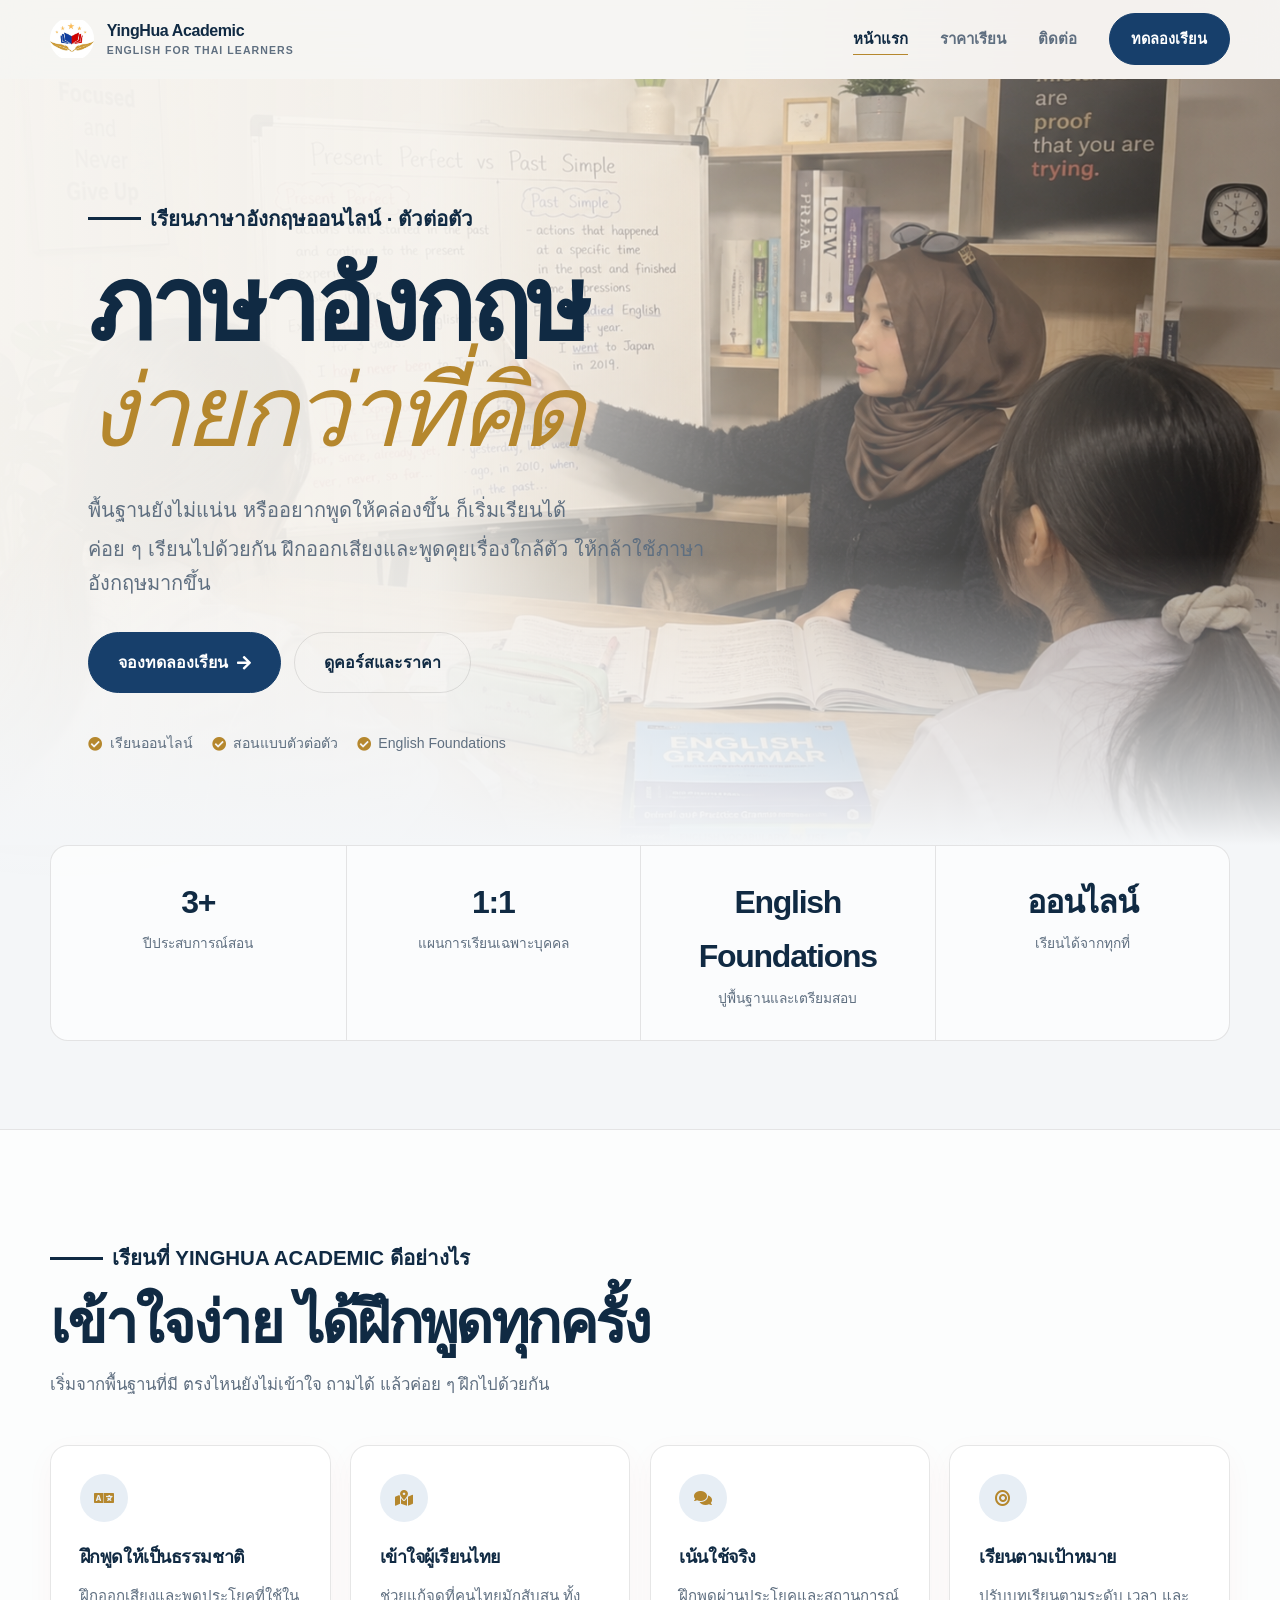
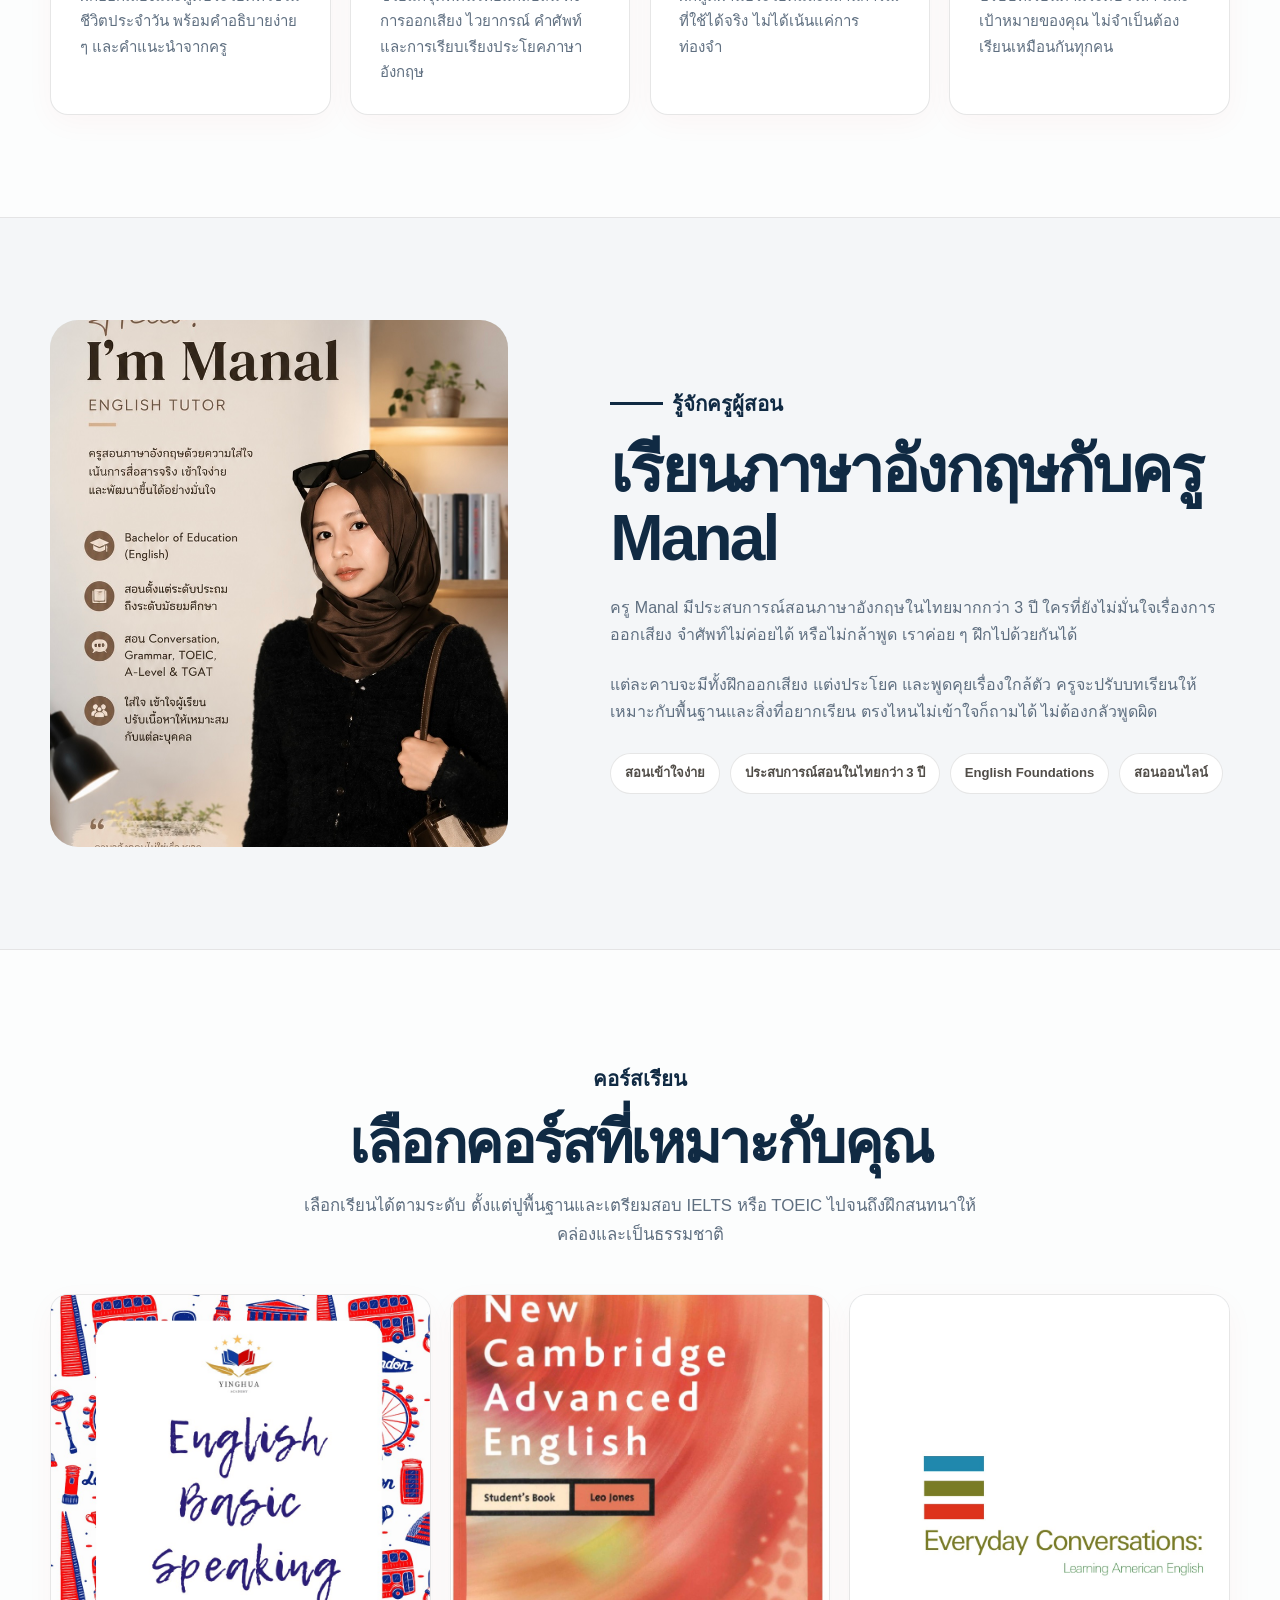
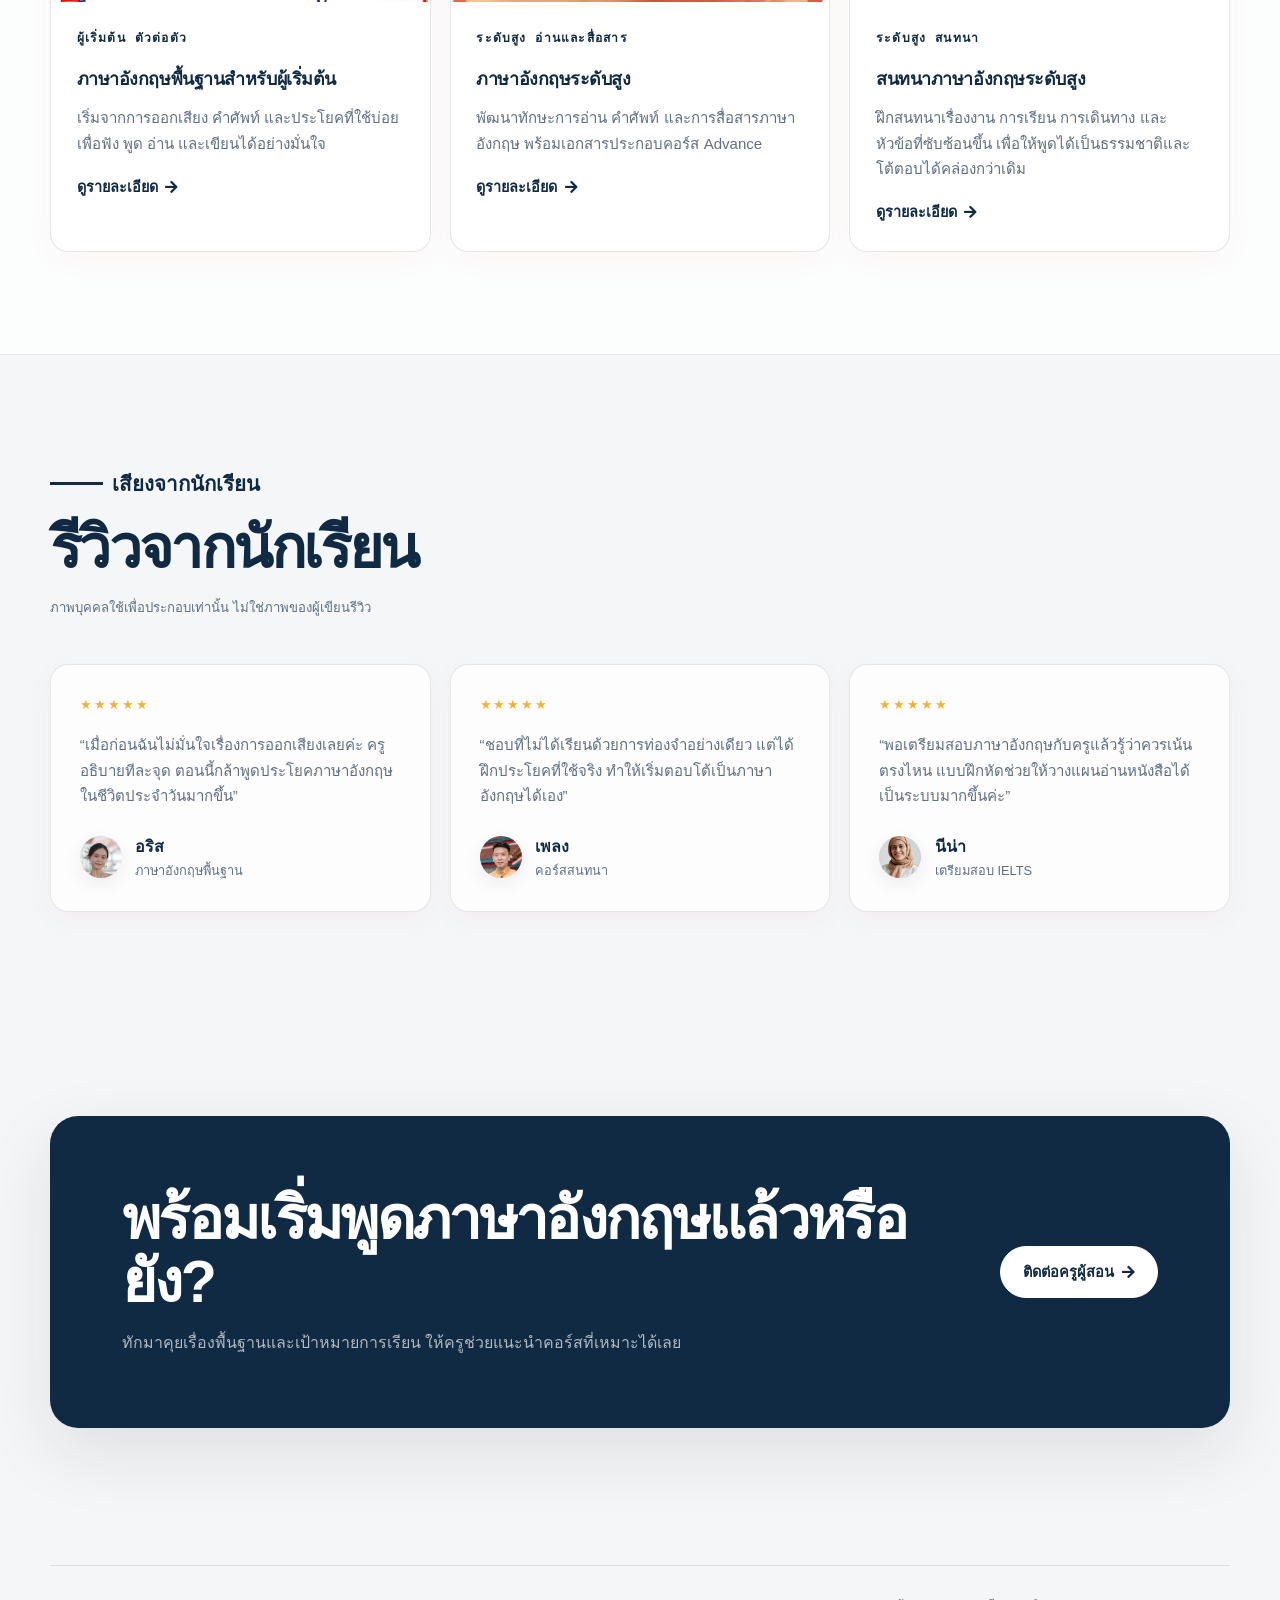
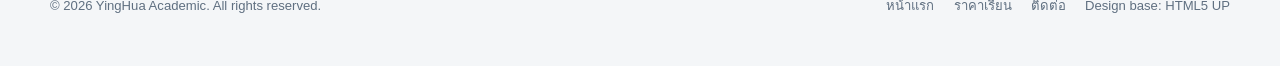
==== commit 67dc6e78: "Make Thai introduction and teacher copy more natural" ====
--- a/index.html
+++ b/index.html
@@ -6,10 +6,10 @@
 -->
 <html lang="th">
   <head>
-    <title>YingHua Academic | เรียนภาษาอังกฤษกับเจ้าของภาษา</title>
+    <title>YingHua Academic | เรียนภาษาอังกฤษออนไลน์แบบตัวต่อตัว</title>
     <meta charset="utf-8" />
     <meta name="viewport" content="width=device-width, initial-scale=1" />
-    <meta name="description" content="เรียนภาษาอังกฤษออนไลน์กับครูอิงหัว เจ้าของภาษาอังกฤษที่เข้าใจผู้เรียนชาวไทย" />
+    <meta name="description" content="เรียนภาษาอังกฤษออนไลน์กับครู Manal ปูพื้นฐาน ฝึกพูด และเตรียมสอบ เรียนตัวต่อตัวตามพื้นฐานของแต่ละคน" />
     <link rel="stylesheet" href="assets/css/fontawesome-all.min.css" />
     <link rel="stylesheet" href="assets/css/custom.css" />
   </head>
@@ -29,7 +29,7 @@
           <li><a class="active" href="index.html">หน้าแรก</a></li>
           <li><a href="pricing.html">ราคาเรียน</a></li>
           <li><a href="contact.html">ติดต่อ</a></li>
-          <li><a class="button" href="https://line.me/ti/p/~0652752501" target="_blank" rel="noopener">ทดลองเรียน</a></li>
+          <li><a class="button" href="contact.html">ทดลองเรียน</a></li>
         </ul>
       </div>
     </header>
@@ -38,14 +38,14 @@
       <section class="hero">
         <div class="container hero-grid">
           <div class="hero-copy reveal">
-            <p class="eyebrow">ครูเจ้าของภาษาอังกฤษ · สอนออนไลน์</p>
+            <p class="eyebrow">เรียนภาษาอังกฤษออนไลน์ · ตัวต่อตัว</p>
             <h1>ภาษาอังกฤษ<br /><em>ง่ายกว่าที่คิด</em></h1>
             <p class="lead">
-              <span>เรียนภาษาอังกฤษกับครูเจ้าของภาษาที่เข้าใจจุดที่คนไทยมักสับสน</span>
-              <span>ค่อย ๆ ปูพื้นฐาน แก้การออกเสียง และฝึกใช้จริงจนพูดได้อย่างมั่นใจ</span>
+              <span>พื้นฐานยังไม่แน่น หรืออยากพูดให้คล่องขึ้น ก็เริ่มเรียนได้</span>
+              <span>ค่อย ๆ เรียนไปด้วยกัน ฝึกออกเสียงและพูดคุยเรื่องใกล้ตัว ให้กล้าใช้ภาษาอังกฤษมากขึ้น</span>
             </p>
             <div class="hero-actions">
-              <a class="button" href="https://line.me/ti/p/~0652752501" target="_blank" rel="noopener">จองทดลองเรียน <i class="fas fa-arrow-right"></i></a>
+              <a class="button" href="contact.html">จองทดลองเรียน <i class="fas fa-arrow-right"></i></a>
               <a class="button secondary" href="pricing.html">ดูคอร์สและราคา</a>
             </div>
             <div class="hero-note">
@@ -70,16 +70,16 @@
       <section class="site-section white">
         <div class="container">
           <div class="section-heading reveal">
-            <p class="eyebrow">ทำไมต้องเรียนกับครูอิงหัว</p>
-            <h2>เรียนอย่างเข้าใจ ไม่ใช่แค่ท่องจำ</h2>
-            <p>บทเรียนเรียงเป็นขั้นตอน เข้าใจง่าย และปรับให้เหมาะกับพื้นฐานของแต่ละคน</p>
+            <p class="eyebrow">เรียนที่ YingHua Academic ดีอย่างไร</p>
+            <h2>เข้าใจง่าย ได้ฝึกพูดทุกครั้ง</h2>
+            <p>เริ่มจากพื้นฐานที่มี ตรงไหนยังไม่เข้าใจ ถามได้ แล้วค่อย ๆ ฝึกไปด้วยกัน</p>
           </div>
 
           <div class="feature-grid">
             <article class="feature-card reveal">
               <span class="icon-badge"><i class="fas fa-language"></i></span>
-              <h3>เจ้าของภาษาอังกฤษ</h3>
-              <p>ฝึกออกเสียงและใช้สำนวนที่คนอังกฤษพูดจริง พร้อมคำอธิบายที่เข้าใจง่าย</p>
+              <h3>ฝึกพูดให้เป็นธรรมชาติ</h3>
+              <p>ฝึกออกเสียงและพูดประโยคที่ใช้ในชีวิตประจำวัน พร้อมคำอธิบายง่าย ๆ และคำแนะนำจากครู</p>
             </article>
             <article class="feature-card reveal">
               <span class="icon-badge"><i class="fas fa-map-marked-alt"></i></span>
@@ -106,18 +106,18 @@
             <img src="images/manal-tutor-profile.jpg" alt="Portrait of Manal, English tutor" />
           </div>
           <div class="about-copy reveal">
-            <p class="eyebrow">เกี่ยวกับครูอิงหัว</p>
-            <h2>ครูสอนภาษาอังกฤษที่ใช้ชีวิตและสอนอยู่ในประเทศไทย</h2>
+            <p class="eyebrow">รู้จักครูผู้สอน</p>
+            <h2>เรียนภาษาอังกฤษกับครู Manal</h2>
             <p>
-              สวัสดีครับ ผมครูอิงหัว เป็นครูสอนภาษาอังกฤษและสอนผู้เรียนชาวไทยมาหลายปี
-              ผมเข้าใจดีว่าการออกเสียง คำศัพท์ และการเริ่มพูดเป็นเรื่องที่ท้าทายสำหรับผู้เรียนใหม่
+              ครู Manal มีประสบการณ์สอนภาษาอังกฤษในไทยมากกว่า 3 ปี
+              ใครที่ยังไม่มั่นใจเรื่องการออกเสียง จำศัพท์ไม่ค่อยได้ หรือไม่กล้าพูด เราค่อย ๆ ฝึกไปด้วยกันได้
             </p>
             <p>
-              ในห้องเรียน เราจะเริ่มจากสิ่งที่จำเป็น ค่อย ๆ ฝึกออกเสียง แต่งประโยค
-              และใช้ภาษาอังกฤษในสถานการณ์ที่พบได้บ่อย เพื่อให้คุณนำไปใช้ได้จริง
+              แต่ละคาบจะมีทั้งฝึกออกเสียง แต่งประโยค และพูดคุยเรื่องใกล้ตัว
+              ครูจะปรับบทเรียนให้เหมาะกับพื้นฐานและสิ่งที่อยากเรียน ตรงไหนไม่เข้าใจก็ถามได้ ไม่ต้องกลัวพูดผิด
             </p>
             <ul class="credentials">
-              <li>ครูเจ้าของภาษาอังกฤษ</li>
+              <li>สอนเข้าใจง่าย</li>
               <li>ประสบการณ์สอนในไทยกว่า 3 ปี</li>
               <li>English Foundations</li>
               <li>สอนออนไลน์</li>
@@ -200,9 +200,9 @@
         <div class="container cta-panel reveal">
           <div>
             <h2>พร้อมเริ่มพูดภาษาอังกฤษแล้วหรือยัง?</h2>
-            <p>ติดต่อครูอิงหัวเพื่อประเมินระดับและเลือกคอร์สที่เหมาะกับคุณ</p>
-          </div>
-          <a class="button light" href="https://line.me/ti/p/~0652752501" target="_blank" rel="noopener">ติดต่อครูอิงหัว <i class="fas fa-arrow-right"></i></a>
+            <p>ทักมาคุยเรื่องพื้นฐานและเป้าหมายการเรียน ให้ครูช่วยแนะนำคอร์สที่เหมาะได้เลย</p>
+          </div>
+          <a class="button light" href="contact.html">ติดต่อครูผู้สอน <i class="fas fa-arrow-right"></i></a>
         </div>
       </section>
     </main>
